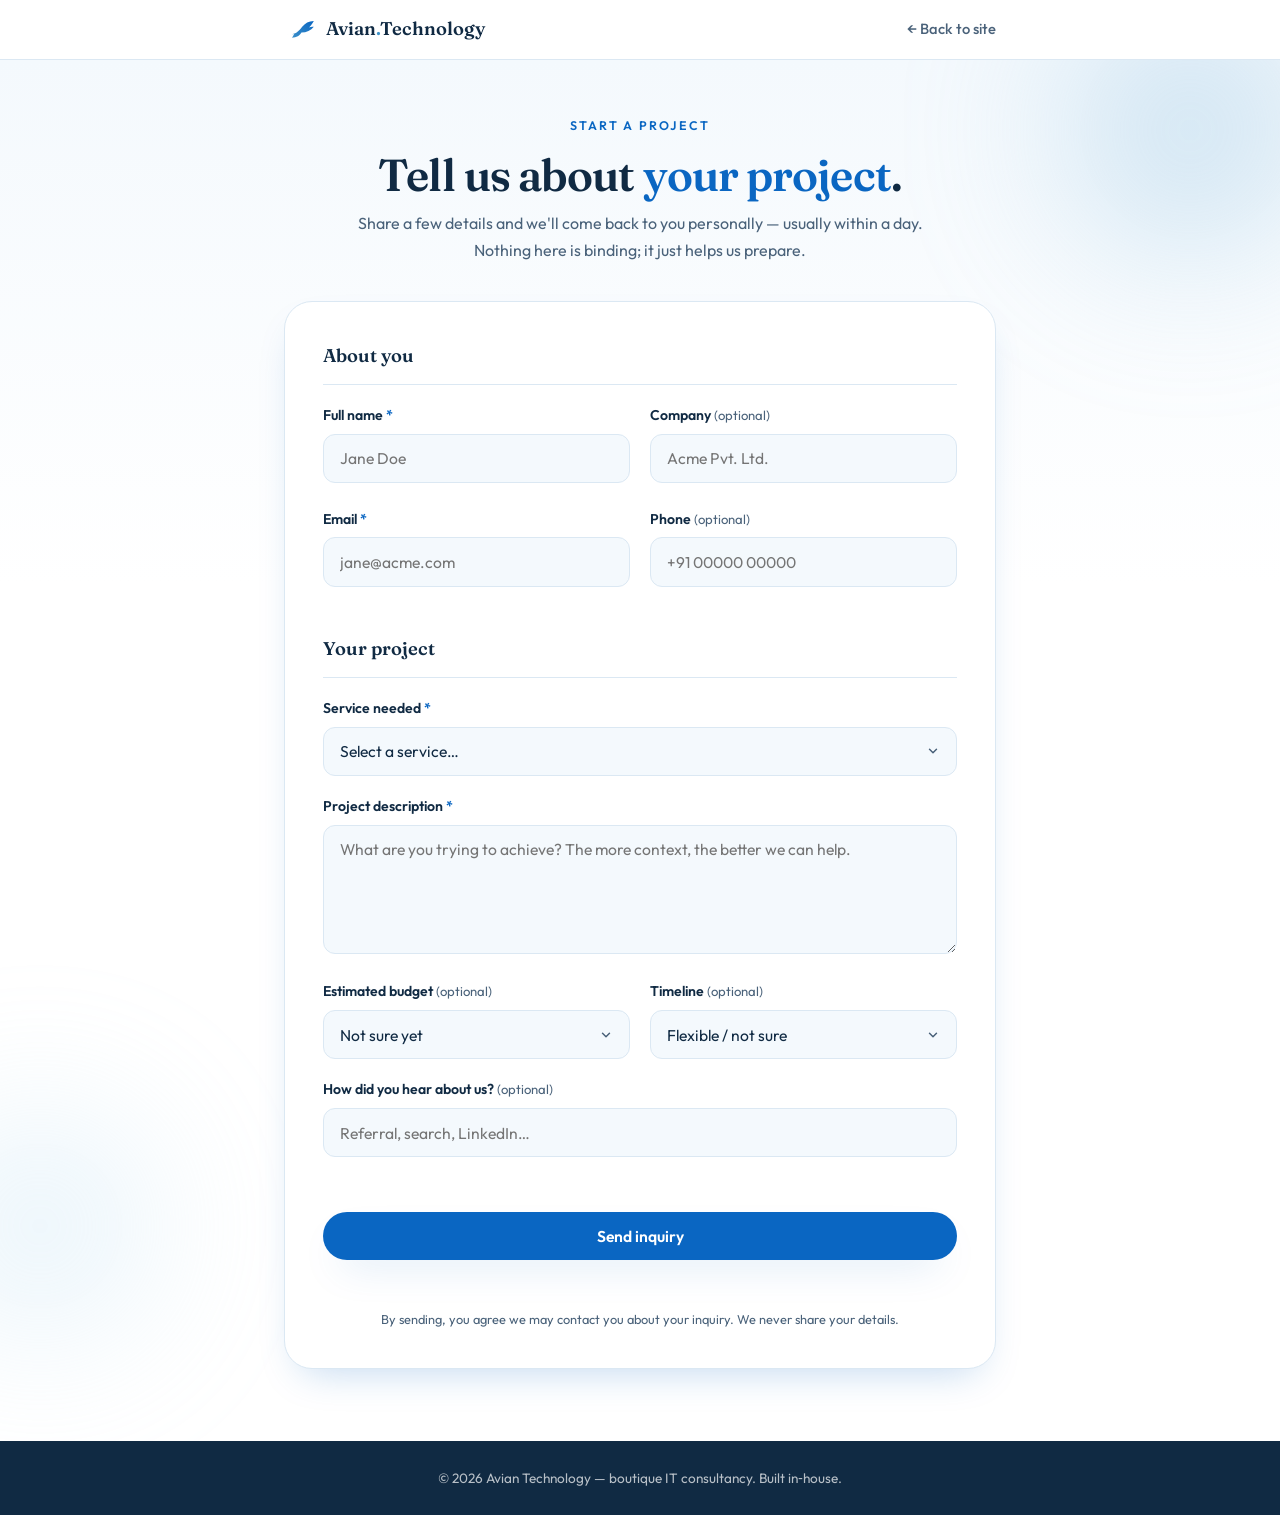
==== inquiry-form/index.html @ bcb789b9 "Add business inquiry form and link it across the site - New /inquiry-form page: branded full project" ====
<!DOCTYPE html>
<html lang="en">
<head>
  <meta charset="UTF-8" />
  <meta name="viewport" content="width=device-width, initial-scale=1.0" />
  <title>Start a Project — Avian Technology</title>
  <meta name="description" content="Tell Avian Technology about your project. Share your goals, budget and timeline and we'll get back to you personally — usually within a day." />

  <!-- Favicon (inline so the tool is fully self-contained) -->
  <link rel="icon" href="data:image/svg+xml,%3Csvg xmlns='http://www.w3.org/2000/svg' viewBox='0 0 100 100'%3E%3Crect width='100' height='100' rx='22' fill='%23f4f9fd'/%3E%3Cpath d='M12 62c16 4 28-4 40-20 8-10 18-16 32-16-6 12-14 18-14 18 8-2 14-2 14-2-8 10-20 16-34 16-4 8-14 14-26 14 4-6 6-10 6-10-10 2-18 0-18 0z' fill='%230a66c2'/%3E%3C/svg%3E" />

  <link rel="preconnect" href="https://fonts.googleapis.com" />
  <link rel="preconnect" href="https://fonts.gstatic.com" crossorigin />
  <link href="https://fonts.googleapis.com/css2?family=Fraunces:ital,opsz,wght@0,9..144,500;0,9..144,600;1,9..144,500&family=Outfit:wght@300;400;500;600;700&display=swap" rel="stylesheet" />

  <link rel="stylesheet" href="styles.css" />
</head>
<body>

  <!-- ===== Header ===== -->
  <header class="topbar">
    <div class="container topbar__inner">
      <a href="../index.html" class="brand" aria-label="Avian Technology home">
        <svg class="brand__mark" viewBox="2 7 88 88" aria-hidden="true">
          <defs><linearGradient id="avMark" x1="0" y1="1" x2="1" y2="0">
            <stop offset="0" stop-color="#3f93c9"/><stop offset="1" stop-color="#0a66c2"/></linearGradient></defs>
          <path d="M12 62c16 4 28-4 40-20 8-10 18-16 32-16-6 12-14 18-14 18 8-2 14-2 14-2-8 10-20 16-34 16-4 8-14 14-26 14 4-6 6-10 6-10-10 2-18 0-18 0z" fill="url(#avMark)"/>
        </svg>
        <span class="brand__text">Avian<span class="brand__dot">.</span>Technology</span>
      </a>
      <a href="../index.html#contact" class="topbar__link">← Back to site</a>
    </div>
  </header>

  <!-- ===== Main ===== -->
  <main class="page">
    <div class="bg" aria-hidden="true">
      <span class="orb orb--1"></span>
      <span class="orb orb--2"></span>
    </div>

    <div class="container page__inner">

      <!-- Intro -->
      <div class="intro">
        <span class="eyebrow">Start a project</span>
        <h1>Tell us about <span class="hl">your project</span>.</h1>
        <p class="intro__sub">Share a few details and we'll come back to you personally — usually within a day. Nothing here is binding; it just helps us prepare.</p>
      </div>

      <!-- ===== Form card ===== -->
      <form class="formcard" id="inquiryForm" novalidate>

        <fieldset class="fset">
          <legend class="fset__legend">About you</legend>
          <div class="grid2">
            <div class="field">
              <label for="name">Full name <span class="req">*</span></label>
              <input type="text" id="name" name="name" autocomplete="name" placeholder="Jane Doe" />
              <small class="err" data-err-for="name"></small>
            </div>
            <div class="field">
              <label for="company">Company <span class="opt">(optional)</span></label>
              <input type="text" id="company" name="company" autocomplete="organization" placeholder="Acme Pvt. Ltd." />
            </div>
            <div class="field">
              <label for="email">Email <span class="req">*</span></label>
              <input type="email" id="email" name="email" autocomplete="email" placeholder="jane@acme.com" />
              <small class="err" data-err-for="email"></small>
            </div>
            <div class="field">
              <label for="phone">Phone <span class="opt">(optional)</span></label>
              <input type="tel" id="phone" name="phone" autocomplete="tel" placeholder="+91 00000 00000" />
            </div>
          </div>
        </fieldset>

        <fieldset class="fset">
          <legend class="fset__legend">Your project</legend>

          <div class="field">
            <label for="service">Service needed <span class="req">*</span></label>
            <select id="service" name="service">
              <option value="" selected disabled>Select a service…</option>
              <option>IT Consulting</option>
              <option>Custom Software</option>
              <option>Cloud &amp; Infrastructure</option>
              <option>Systems Integration</option>
              <option>Support &amp; Maintenance</option>
              <option>Digital Transformation</option>
              <option>Other</option>
            </select>
            <small class="err" data-err-for="service"></small>
          </div>

          <div class="field">
            <label for="description">Project description <span class="req">*</span></label>
            <textarea id="description" name="description" rows="5" placeholder="What are you trying to achieve? The more context, the better we can help."></textarea>
            <small class="err" data-err-for="description"></small>
          </div>

          <div class="grid2">
            <div class="field">
              <label for="budget">Estimated budget <span class="opt">(optional)</span></label>
              <select id="budget" name="budget">
                <option value="" selected>Not sure yet</option>
                <option>Under ₹1 Lakh</option>
                <option>₹1 – 5 Lakh</option>
                <option>₹5 – 15 Lakh</option>
                <option>₹15 Lakh +</option>
              </select>
            </div>
            <div class="field">
              <label for="timeline">Timeline <span class="opt">(optional)</span></label>
              <select id="timeline" name="timeline">
                <option value="" selected>Flexible / not sure</option>
                <option>ASAP</option>
                <option>Within 1 month</option>
                <option>1 – 3 months</option>
                <option>3 months +</option>
              </select>
            </div>
          </div>

          <div class="field">
            <label for="source">How did you hear about us? <span class="opt">(optional)</span></label>
            <input type="text" id="source" name="source" placeholder="Referral, search, LinkedIn…" />
          </div>
        </fieldset>

        <button type="submit" class="btn btn--full">Send inquiry</button>
        <p class="formcard__note" id="formNote" role="status" aria-live="polite"></p>
        <p class="formcard__fineprint">By sending, you agree we may contact you about your inquiry. We never share your details.</p>
      </form>

      <!-- ===== Success panel (hidden until submit) ===== -->
      <div class="success" id="successPanel" hidden>
        <svg class="success__bird" viewBox="2 7 88 88" aria-hidden="true">
          <path d="M12 62c16 4 28-4 40-20 8-10 18-16 32-16-6 12-14 18-14 18 8-2 14-2 14-2-8 10-20 16-34 16-4 8-14 14-26 14 4-6 6-10 6-10-10 2-18 0-18 0z" fill="currentColor"/>
        </svg>
        <h2>Thank you, <span id="successName">there</span>!</h2>
        <p>Your inquiry has been recorded. We'll review it and get back to you personally — usually within a day.</p>
        <p class="success__hint">Want it in our inbox right away? Send a copy by email — it'll open pre-filled with your details.</p>
        <div class="success__actions">
          <a href="#" class="btn" id="mailtoBtn">✉️ Email a copy to Avian</a>
          <button type="button" class="btn btn--ghost" id="anotherBtn">Submit another inquiry</button>
        </div>
      </div>

    </div>
  </main>

  <footer class="foot">
    <div class="container">
      <p>© <span id="year"></span> Avian Technology — boutique IT consultancy. Built in‑house.</p>
    </div>
  </footer>

  <script src="script.js"></script>
</body>
</html>
---- inquiry-form/styles.css ----
/* ============================================================
   Avian Technology — Business Inquiry Form (Tool #1)
   Brand-matched to the main site: ocean blue + white,
   bold-blue highlights, Fraunces (display) + Outfit (body).
   ============================================================ */

:root {
  --mist:       #f4f9fd;
  --tint:       #e9f2fa;
  --ocean-soft: #8fc0e0;
  --ocean:      #3f93c9;
  --bold:       #0a66c2;
  --bold-deep:  #084d94;
  --navy:       #102a43;
  --slate:      #4a627a;
  --white:      #ffffff;
  --line:       #dbe8f3;

  --radius:     14px;
  --radius-lg:  28px;
  --shadow-sm:  0 2px 10px rgba(16, 42, 67, .06);
  --shadow:     0 18px 40px -18px rgba(10, 102, 194, .28);
  --shadow-lg:  0 30px 70px -28px rgba(10, 102, 194, .40);

  --font-display: "Fraunces", Georgia, serif;
  --font-body:    "Outfit", system-ui, sans-serif;

  --maxw: 760px;

  --ok:  #1a7a4a;
  --bad: #c0392b;
}

* { box-sizing: border-box; margin: 0; padding: 0; }

html { scroll-behavior: smooth; }

body {
  font-family: var(--font-body);
  color: var(--slate);
  background: var(--white);
  line-height: 1.65;
  -webkit-font-smoothing: antialiased;
  min-height: 100vh;
  display: flex;
  flex-direction: column;
}

.container { width: 100%; max-width: var(--maxw); margin: 0 auto; padding: 0 24px; }

h1, h2 { font-family: var(--font-display); color: var(--navy); line-height: 1.1; font-weight: 600; letter-spacing: -.02em; }
h1 { font-size: clamp(1.9rem, 4.6vw, 2.8rem); }
h2 { font-size: clamp(1.6rem, 4vw, 2.2rem); }

.eyebrow {
  display: inline-block;
  font-size: .78rem; font-weight: 600; letter-spacing: .18em; text-transform: uppercase;
  color: var(--bold);
  margin-bottom: .8rem;
}
.hl { color: var(--bold); }

/* ===== Buttons ===== */
.btn {
  display: inline-flex; align-items: center; justify-content: center; gap: .5rem;
  background: var(--bold); color: #fff; font-family: var(--font-body);
  font-weight: 600; font-size: .98rem;
  padding: .9rem 1.6rem; border: none; border-radius: 999px; cursor: pointer;
  box-shadow: var(--shadow); transition: transform .25s, box-shadow .25s, background .25s;
}
.btn:hover { background: var(--bold-deep); transform: translateY(-2px); box-shadow: var(--shadow-lg); }
.btn--ghost { background: transparent; color: var(--bold); box-shadow: none; border: 1.5px solid var(--line); }
.btn--ghost:hover { background: var(--mist); border-color: var(--ocean-soft); }
.btn--full { width: 100%; margin-top: .4rem; }

/* ===== Topbar ===== */
.topbar {
  position: sticky; top: 0; z-index: 50;
  background: rgba(255,255,255,.85); backdrop-filter: blur(14px);
  border-bottom: 1px solid var(--line);
}
.topbar__inner { display: flex; align-items: center; justify-content: space-between; padding: .85rem 24px; max-width: var(--maxw); }
.brand { display: flex; align-items: center; gap: .6rem; font-family: var(--font-display); font-weight: 600; font-size: 1.15rem; color: var(--navy); }
.brand__mark { width: 32px; height: 32px; flex-shrink: 0; }
.brand__dot { color: var(--ocean); }
.topbar__link { font-weight: 500; font-size: .92rem; color: var(--slate); transition: color .2s; }
.topbar__link:hover { color: var(--bold); }
a { text-decoration: none; color: inherit; }

/* ===== Page ===== */
.page { position: relative; flex: 1; padding: 3.2rem 0 4.5rem; overflow: hidden; background: linear-gradient(180deg, var(--mist) 0%, #fff 38%); }
.bg { position: absolute; inset: 0; z-index: 0; pointer-events: none; }
.orb { position: absolute; border-radius: 50%; filter: blur(70px); opacity: .5; }
.orb--1 { width: 380px; height: 380px; top: -120px; right: -100px; background: radial-gradient(circle, var(--ocean-soft), transparent 70%); }
.orb--2 { width: 320px; height: 320px; bottom: 4%; left: -120px; background: radial-gradient(circle, #bfe0f3, transparent 70%); }
.page__inner { position: relative; z-index: 1; }

/* ===== Intro ===== */
.intro { text-align: center; max-width: 580px; margin: 0 auto 2.4rem; }
.intro__sub { margin-top: .7rem; color: var(--slate); }

/* ===== Form card ===== */
.formcard {
  background: #fff; border: 1px solid var(--line);
  border-radius: var(--radius-lg); padding: 2.4rem;
  box-shadow: var(--shadow);
}
.fset { border: none; margin-bottom: 1.4rem; }
.fset:last-of-type { margin-bottom: 1.8rem; }
.fset__legend {
  font-family: var(--font-display); font-size: 1.15rem; color: var(--navy);
  font-weight: 600; padding-bottom: .8rem; margin-bottom: 1.2rem;
  width: 100%; border-bottom: 1px solid var(--line);
}

.grid2 { display: grid; grid-template-columns: 1fr 1fr; gap: 0 1.2rem; }

.field { margin-bottom: 1.2rem; }
.field label { display: block; font-size: .88rem; font-weight: 600; color: var(--navy); margin-bottom: .4rem; }
.req { color: var(--bold); }
.opt { color: var(--slate); font-weight: 400; font-size: .82rem; }

.field input, .field textarea, .field select {
  width: 100%; padding: .85rem 1rem;
  border: 1.5px solid var(--line); border-radius: 12px;
  font-family: var(--font-body); font-size: .98rem; color: var(--navy);
  background: var(--mist); transition: border-color .2s, box-shadow .2s, background .2s;
}
.field textarea { resize: vertical; min-height: 110px; }
.field select { appearance: none; cursor: pointer;
  background-image: url("data:image/svg+xml,%3Csvg xmlns='http://www.w3.org/2000/svg' width='14' height='14' viewBox='0 0 24 24' fill='none' stroke='%234a627a' stroke-width='2.5' stroke-linecap='round' stroke-linejoin='round'%3E%3Cpolyline points='6 9 12 15 18 9'/%3E%3C/svg%3E");
  background-repeat: no-repeat; background-position: right 1rem center; padding-right: 2.6rem;
}
.field input:focus, .field textarea:focus, .field select:focus {
  outline: none; border-color: var(--bold); background: #fff;
  box-shadow: 0 0 0 4px rgba(10,102,194,.12);
}
.field.invalid input, .field.invalid textarea, .field.invalid select {
  border-color: var(--bad); background: #fdf3f2;
}

.err { display: block; color: var(--bad); font-size: .82rem; font-weight: 500; margin-top: .35rem; min-height: 0; }

.formcard__note { margin-top: 1rem; font-size: .94rem; font-weight: 600; text-align: center; min-height: 1.2em; }
.formcard__note.ok  { color: var(--ok); }
.formcard__note.err { color: var(--bad); }
.formcard__fineprint { margin-top: .9rem; font-size: .8rem; text-align: center; color: var(--slate); }

/* ===== Success panel ===== */
.success {
  text-align: center; background: #fff; border: 1px solid var(--line);
  border-radius: var(--radius-lg); padding: 3rem 2.4rem; box-shadow: var(--shadow);
  max-width: 580px; margin: 0 auto; animation: rise .5s cubic-bezier(.22,1,.36,1);
}
@keyframes rise { from { opacity: 0; transform: translateY(20px); } to { opacity: 1; transform: none; } }
.success__bird { width: 84px; height: 84px; color: var(--bold); margin: 0 auto 1.2rem; display: block; }
.success p { margin-top: .8rem; }
.success__hint { color: var(--slate); font-size: .94rem; }
.success__actions { display: flex; gap: .9rem; justify-content: center; flex-wrap: wrap; margin-top: 1.8rem; }

/* ===== Footer ===== */
.foot { background: var(--navy); color: rgba(255,255,255,.7); padding: 1.6rem 0; text-align: center; font-size: .85rem; }

/* ===== Responsive ===== */
@media (max-width: 560px) {
  .grid2 { grid-template-columns: 1fr; }
  .formcard, .success { padding: 1.8rem 1.4rem; }
  .brand__text { font-size: 1.05rem; }
}

@media (prefers-reduced-motion: reduce) {
  *, *::before, *::after { animation: none !important; transition: none !important; }
}
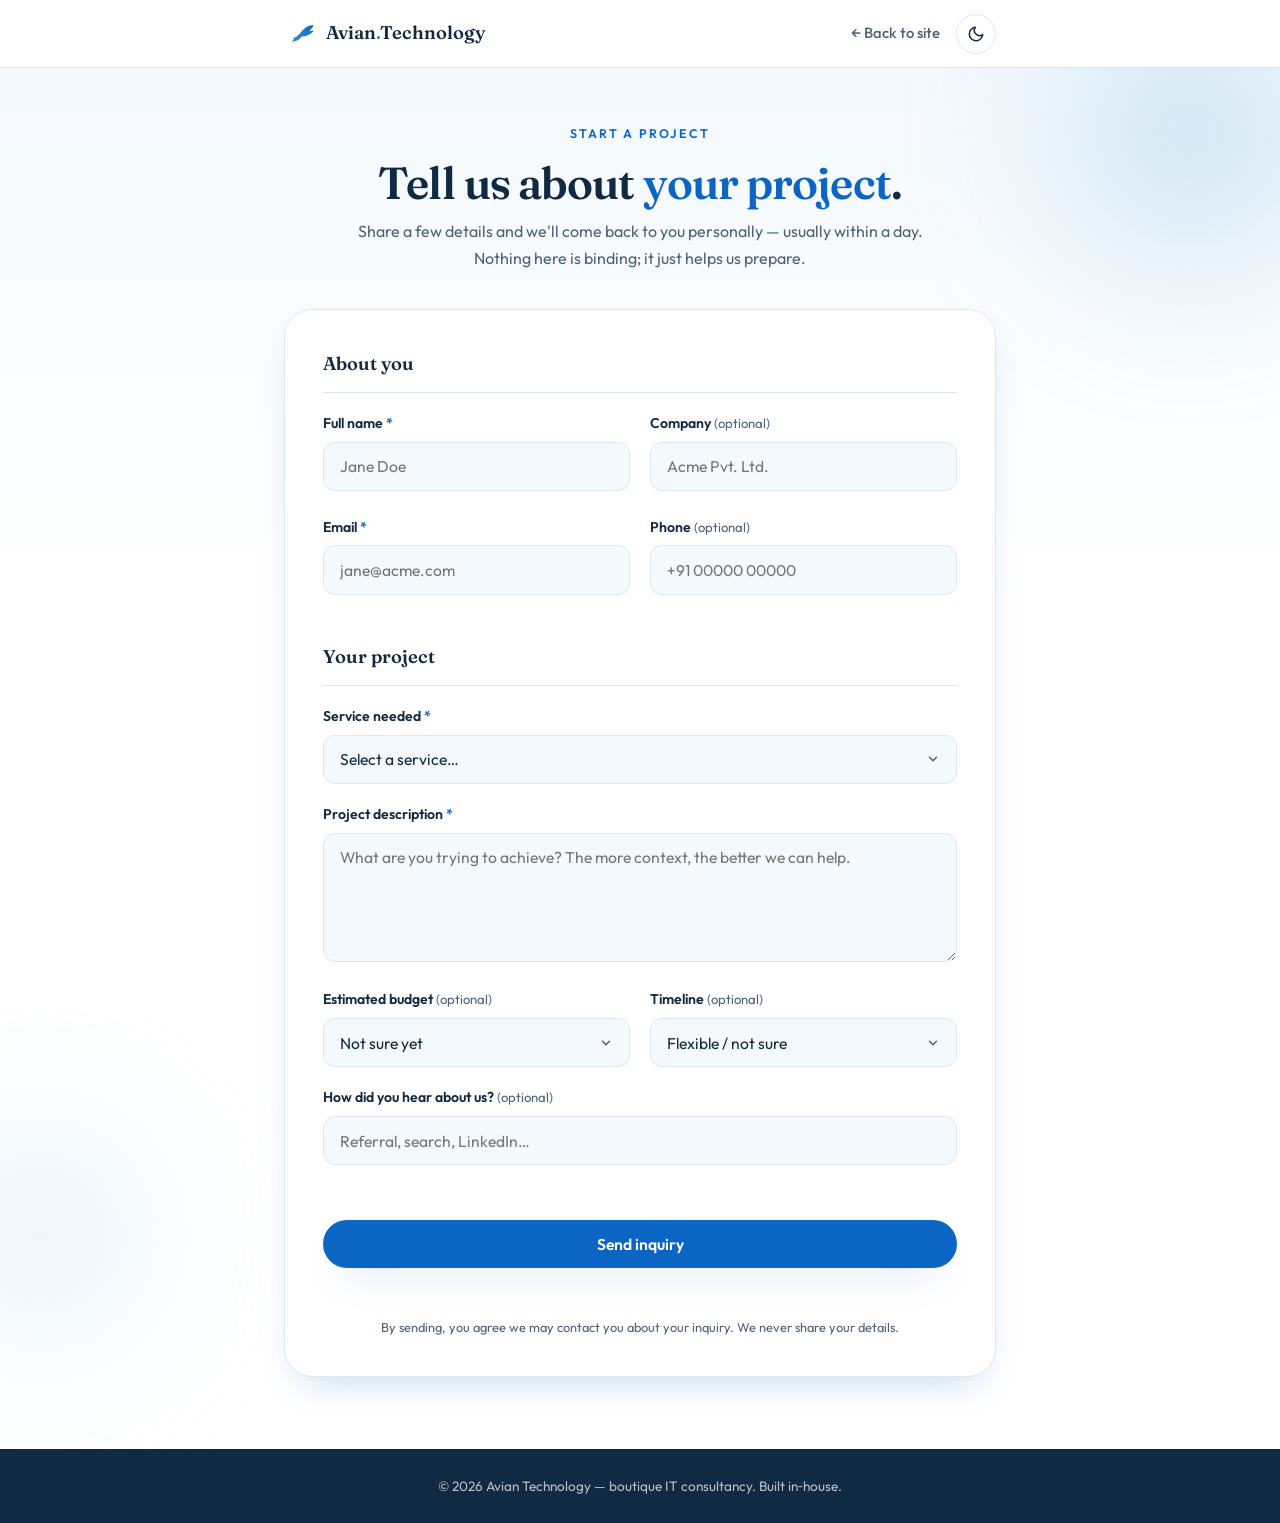
==== commit ad7d3067: "Add dark mode with shared theme across all pages - Site-wide dark mode toggle (persisted, respects s" ====
--- a/inquiry-form/index.html
+++ b/inquiry-form/index.html
@@ -14,6 +14,18 @@
   <link href="https://fonts.googleapis.com/css2?family=Fraunces:ital,opsz,wght@0,9..144,500;0,9..144,600;1,9..144,500&family=Outfit:wght@300;400;500;600;700&display=swap" rel="stylesheet" />
 
   <link rel="stylesheet" href="styles.css" />
+  <script>
+    /* set theme before paint to avoid a flash — shares the avian-theme
+       key with the main site, so this page opens in the mode the user
+       chose there (falls back to their OS preference). */
+    (function () {
+      try {
+        var t = localStorage.getItem('avian-theme');
+        if (!t) t = window.matchMedia('(prefers-color-scheme: dark)').matches ? 'dark' : 'light';
+        document.documentElement.setAttribute('data-theme', t);
+      } catch (e) {}
+    })();
+  </script>
 </head>
 <body>
 
@@ -28,7 +40,13 @@
         </svg>
         <span class="brand__text">Avian<span class="brand__dot">.</span>Technology</span>
       </a>
-      <a href="../index.html#contact" class="topbar__link">← Back to site</a>
+      <div class="topbar__actions">
+        <a href="../index.html#contact" class="topbar__link">← Back to site</a>
+        <button class="theme-toggle" id="themeToggle" type="button" aria-label="Toggle dark mode" title="Toggle dark mode">
+          <svg class="icon-moon" viewBox="0 0 24 24" fill="none" stroke="currentColor" stroke-width="2" stroke-linecap="round" stroke-linejoin="round" aria-hidden="true"><path d="M21 12.79A9 9 0 1 1 11.21 3 7 7 0 0 0 21 12.79z"/></svg>
+          <svg class="icon-sun" viewBox="0 0 24 24" fill="none" stroke="currentColor" stroke-width="2" stroke-linecap="round" stroke-linejoin="round" aria-hidden="true"><circle cx="12" cy="12" r="4"/><path d="M12 2v2M12 20v2M4.93 4.93l1.41 1.41M17.66 17.66l1.41 1.41M2 12h2M20 12h2M6.34 17.66l-1.41 1.41M19.07 4.93l-1.41 1.41"/></svg>
+        </button>
+      </div>
     </div>
   </header>
 
--- a/inquiry-form/styles.css
+++ b/inquiry-form/styles.css
@@ -85,6 +85,13 @@
 .brand__dot { color: var(--ocean); }
 .topbar__link { font-weight: 500; font-size: .92rem; color: var(--slate); transition: color .2s; }
 .topbar__link:hover { color: var(--bold); }
+.topbar__actions { display: flex; align-items: center; gap: 1rem; }
+.theme-toggle { display: inline-flex; align-items: center; justify-content: center; width: 40px; height: 40px; border-radius: 999px; background: transparent; border: 1.5px solid var(--line); color: var(--navy); cursor: pointer; flex-shrink: 0; transition: background .2s, border-color .2s, color .2s, transform .2s; }
+.theme-toggle:hover { border-color: var(--ocean-soft); color: var(--bold); transform: translateY(-1px); }
+.theme-toggle svg { width: 18px; height: 18px; }
+.theme-toggle .icon-sun { display: none; }
+:root[data-theme="dark"] .theme-toggle .icon-sun { display: block; }
+:root[data-theme="dark"] .theme-toggle .icon-moon { display: none; }
 a { text-decoration: none; color: inherit; }
 
 /* ===== Page ===== */
@@ -171,3 +178,41 @@
 @media (prefers-reduced-motion: reduce) {
   *, *::before, *::after { animation: none !important; transition: none !important; }
 }
+
+/* ============================================================
+   Dark mode — toggled via [data-theme="dark"] on <html>.
+   Same palette as the main site; the theme is shared through the
+   "avian-theme" localStorage key, so this page opens in whatever
+   mode the visitor chose on the homepage.
+   ============================================================ */
+:root[data-theme="dark"] {
+  --mist:       #13293c;
+  --tint:       #0e2034;
+  --ocean-soft: #6fa8cf;
+  --ocean:      #4a9bd4;
+  --bold:       #3b9be8;
+  --bold-deep:  #2f86d0;
+  --navy:       #e9f2fb;   /* now light: text & headings */
+  --slate:      #aabfd2;
+  --white:      #0f2438;   /* raised surface (cards, inputs) */
+  --line:       #253c52;
+  --shadow-sm:  0 2px 10px rgba(0,0,0,.45);
+  --shadow:     0 18px 40px -18px rgba(0,0,0,.6);
+  --shadow-lg:  0 30px 70px -28px rgba(0,0,0,.7);
+}
+:root[data-theme="dark"] body { background: #0a1826; }                 /* page darker than cards */
+:root[data-theme="dark"] .topbar { background: rgba(10,24,38,.85); }
+:root[data-theme="dark"] .page { background: linear-gradient(180deg, var(--mist) 0%, #0a1826 38%); }
+:root[data-theme="dark"] .formcard,
+:root[data-theme="dark"] .success { background: var(--white); }
+:root[data-theme="dark"] .field input:focus,
+:root[data-theme="dark"] .field textarea:focus,
+:root[data-theme="dark"] .field select:focus { background: var(--white); }
+:root[data-theme="dark"] .field.invalid input,
+:root[data-theme="dark"] .field.invalid textarea,
+:root[data-theme="dark"] .field.invalid select { background: rgba(192,57,43,.14); }
+:root[data-theme="dark"] .foot { background: #06121e; }
+/* lighter dropdown chevron so it reads on dark selects */
+:root[data-theme="dark"] .field select {
+  background-image: url("data:image/svg+xml,%3Csvg xmlns='http://www.w3.org/2000/svg' width='14' height='14' viewBox='0 0 24 24' fill='none' stroke='%23aabfd2' stroke-width='2.5' stroke-linecap='round' stroke-linejoin='round'%3E%3Cpolyline points='6 9 12 15 18 9'/%3E%3C/svg%3E");
+}
